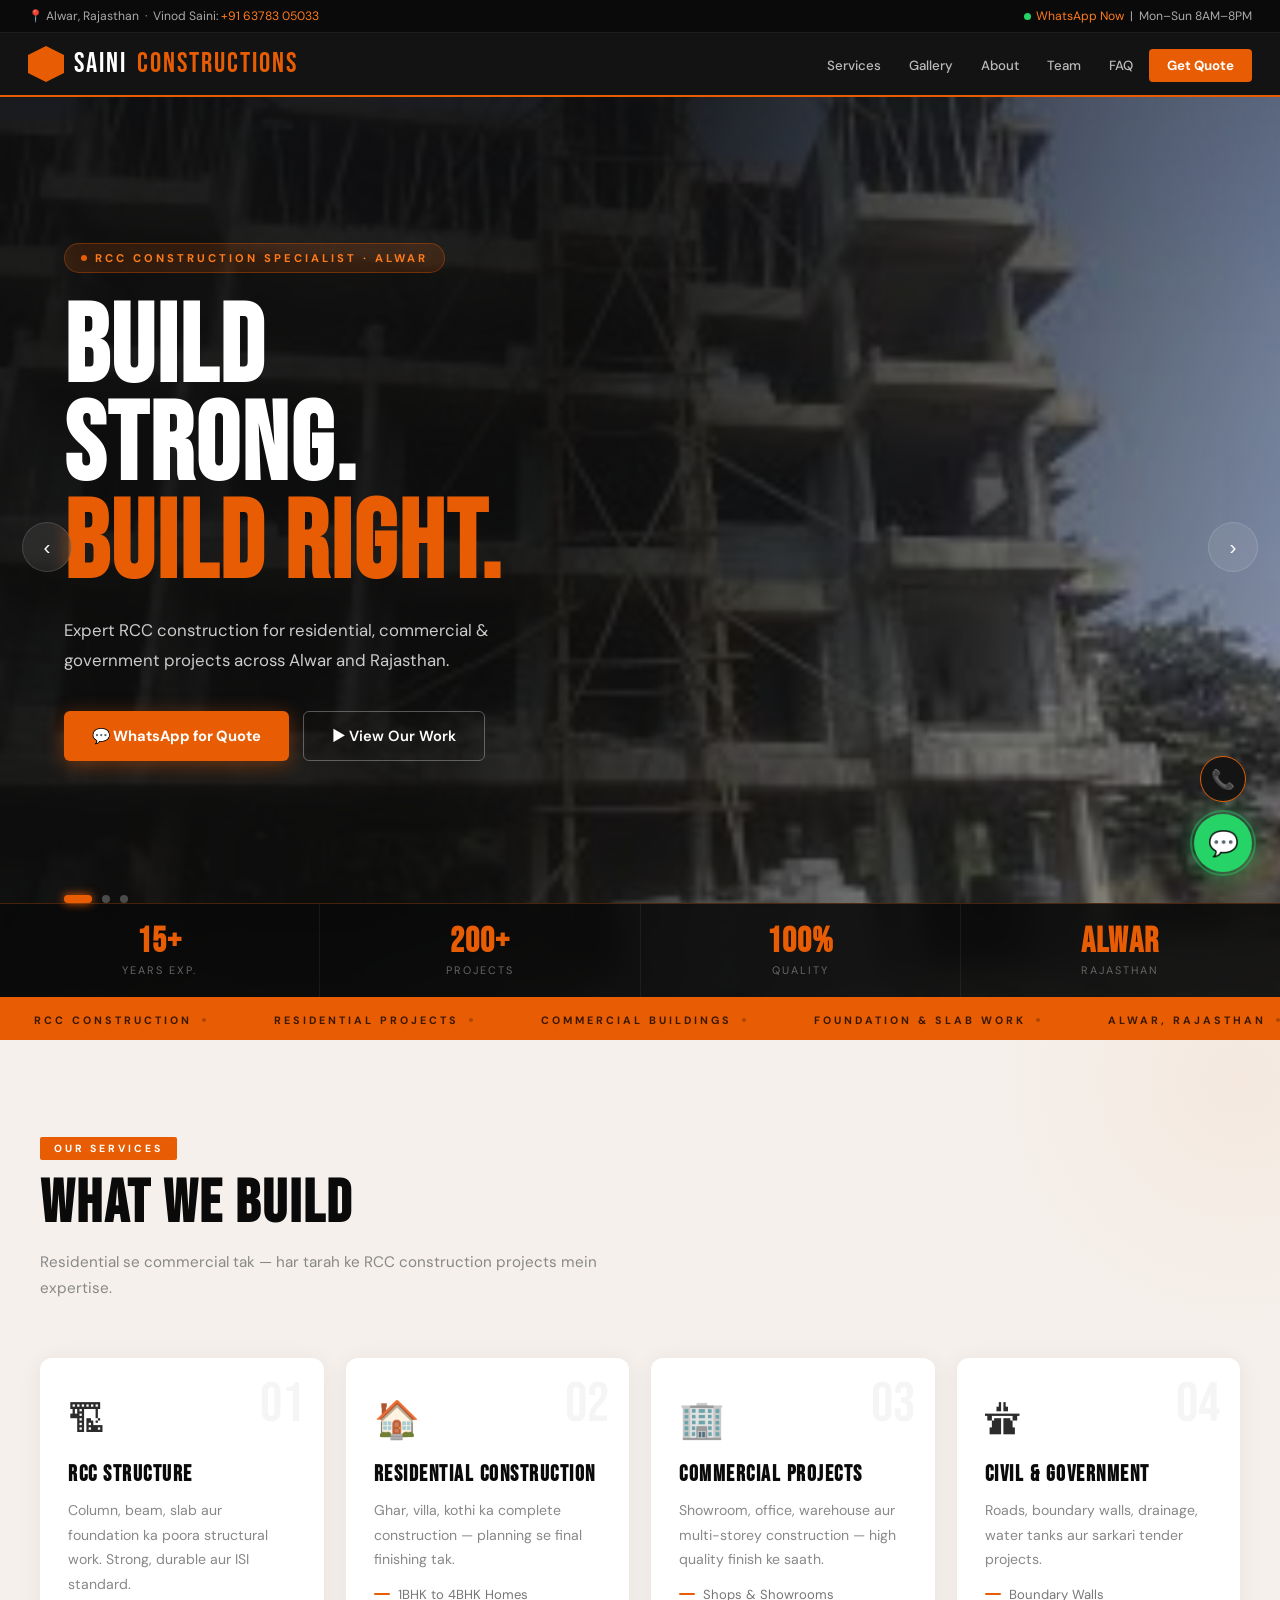
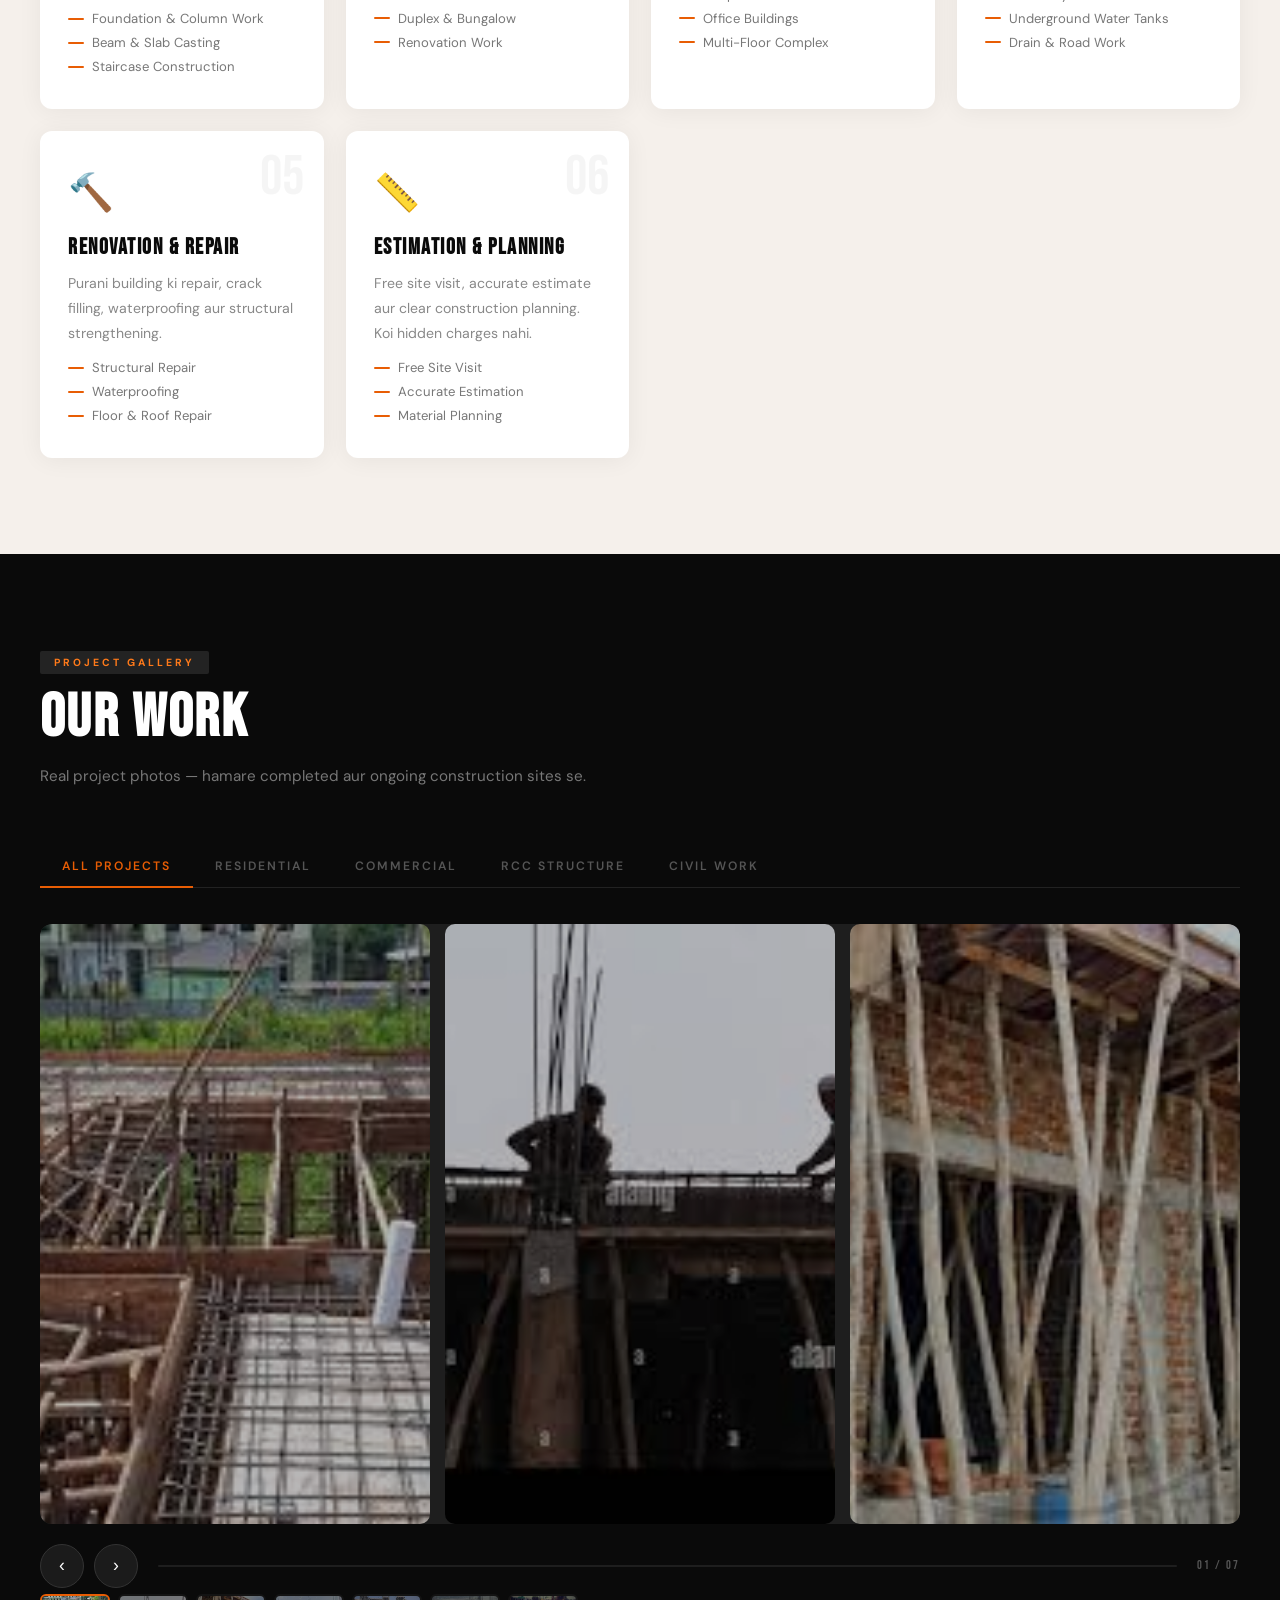
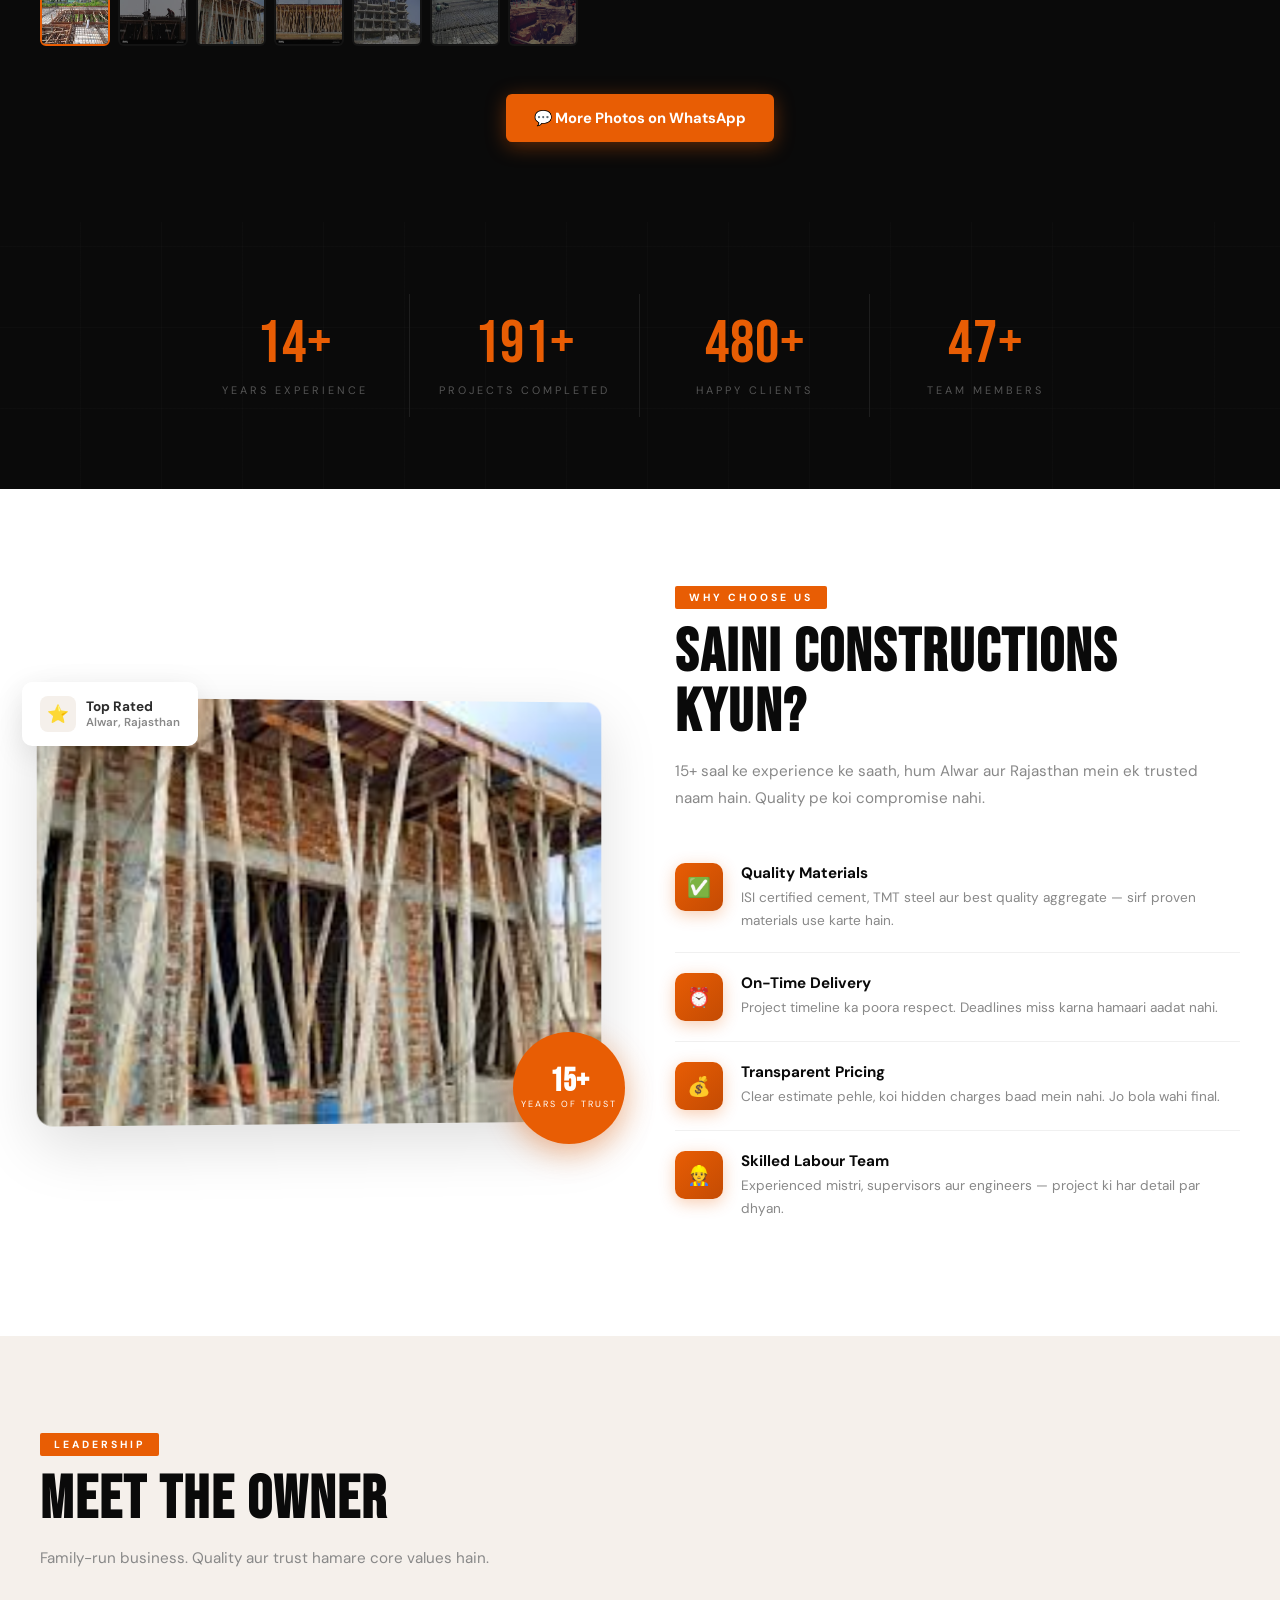
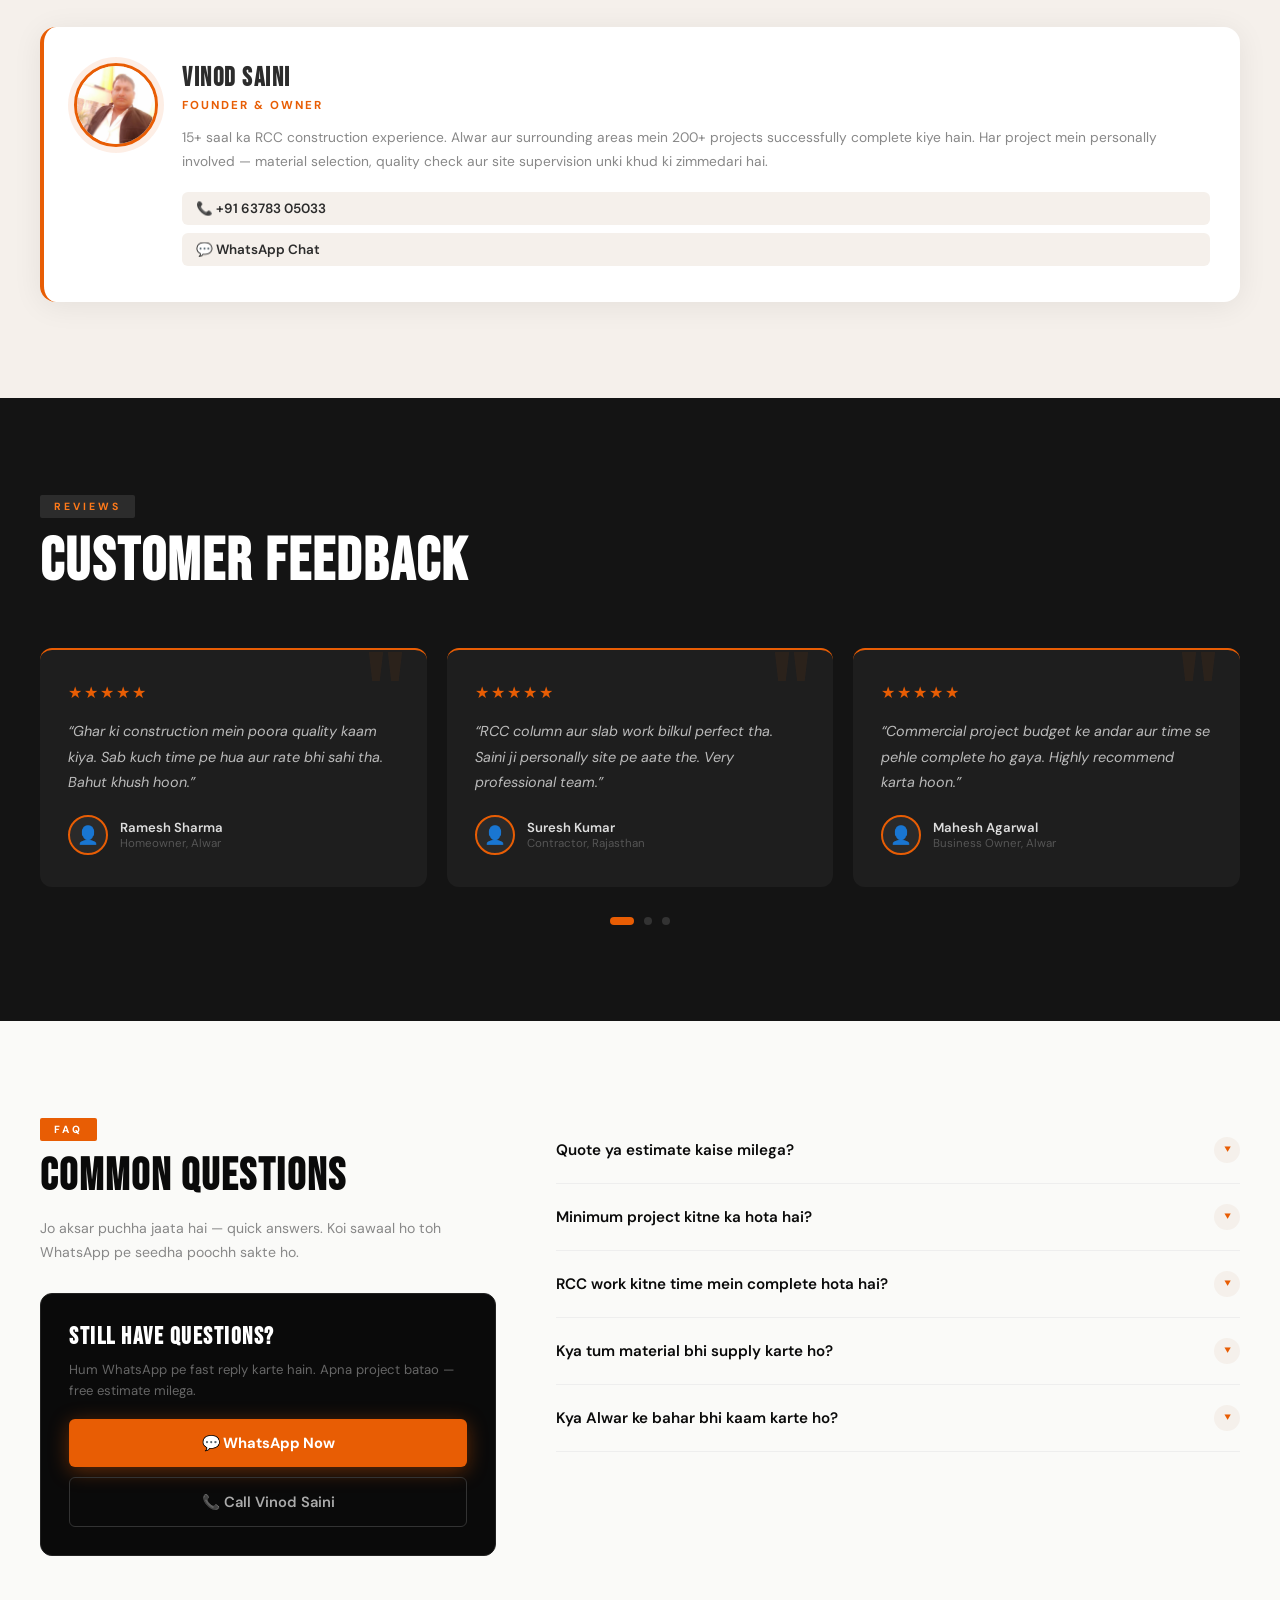
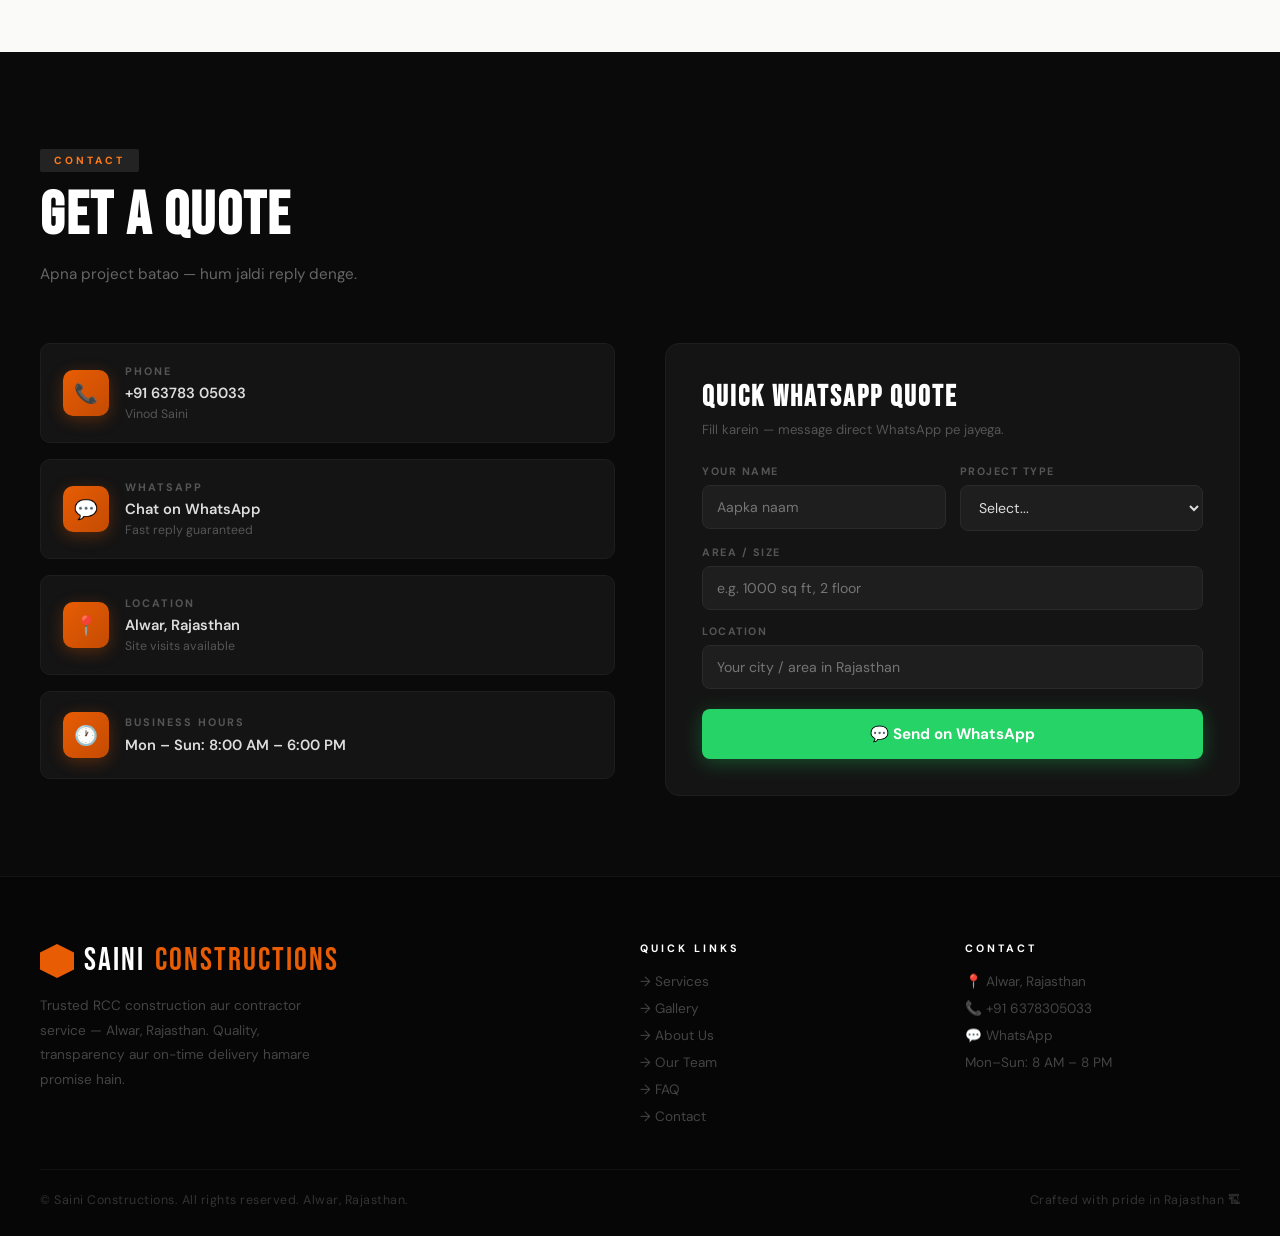
==== index.html @ 3960b574 "Rename Rcc.html to index.html" ====
<!DOCTYPE html>
<html lang="hi">
<head>
<meta charset="UTF-8"/>
<meta name="viewport" content="width=device-width,initial-scale=1.0"/>
<title>Saini Constructions | RCC Contractor — Alwar, Rajasthan</title>
<meta name="description" content="Saini Constructions — Trusted RCC construction contractor in Alwar, Rajasthan. 15+ years, 200+ projects."/>
<link rel="preconnect" href="https://fonts.googleapis.com"/>
<link rel="preconnect" href="https://fonts.gstatic.com" crossorigin/>
<link href="https://fonts.googleapis.com/css2?family=Bebas+Neue&family=DM+Sans:ital,wght@0,300;0,400;0,500;0,600;1,400&display=swap" rel="stylesheet"/>
<link rel="stylesheet" href="Rcc.css">
</head>
<body>

<!-- TOPBAR -->
<div class="topbar">
  <span>&#128205; Alwar, Rajasthan &nbsp;&middot;&nbsp; Vinod Saini: <a href="tel:+916378305033">+91 63783 05033</a></span>
  <span><span class="topbar-pulse"></span><a href="https://wa.me/916378305033">WhatsApp Now</a>&nbsp;&nbsp;|&nbsp;&nbsp;Mon&#8211;Sun 8AM&#8211;8PM</span>
</div>

<!-- NAV -->
<nav id="top">
  <a href="#top" class="nav-logo"><span class="nav-logo-icon">&#127959;</span>Saini <span>Constructions</span></a>
  <button class="hamburger" id="hamburger"><span></span><span></span><span></span></button>
  <ul class="nav-links" id="nav-links">
    <li><a href="#services">Services</a></li>
    <li><a href="#gallery">Gallery</a></li>
    <li><a href="#about">About</a></li>
    <li><a href="#owners">Team</a></li>
    <li><a href="#faq">FAQ</a></li>
    <li class="nav-cta"><a href="#contact">Get Quote</a></li>
  </ul>
</nav>

<!-- ═══════════════ HERO SLIDER ═══════════════ -->
<div class="hero">
  <div class="hero-slides" id="heroSlides">

    <div class="hero-slide active">
      <div class="hero-bg-img" style="background-image:url('[data-uri]')"></div>
      <div class="hero-overlay"></div>
      <div class="slide-content">
        <div class="slide-tag"><span class="dot"></span> RCC Construction Specialist &middot; Alwar</div>
        <h1>BUILD<br>STRONG.<br><span class="accent">BUILD RIGHT.</span></h1>
        <p>Expert RCC construction for residential, commercial &amp; government projects across Alwar and Rajasthan.</p>
        <div class="hero-btns">
          <a href="https://wa.me/916378305033" class="btn-primary">&#128172; WhatsApp for Quote</a>
          <a href="#gallery" class="btn-outline">&#9654; View Our Work</a>
        </div>
      </div>
    </div>

    <div class="hero-slide">
      <div class="hero-bg-img" style="background-image:url('[data-uri]')"></div>
      <div class="hero-overlay"></div>
      <div class="slide-content">
        <div class="slide-tag"><span class="dot"></span> 200+ Projects Completed</div>
        <h1>QUALITY<br>THAT<br><span class="accent">LASTS.</span></h1>
        <p>ISI certified materials, skilled labour team aur strict quality checks — har ek project mein.</p>
        <div class="hero-btns">
          <a href="#services" class="btn-primary">&#127959; Our Services</a>
          <a href="tel:+916378305033" class="btn-outline">&#128222; Call Now</a>
        </div>
      </div>
    </div>

    <div class="hero-slide">
      <div class="hero-bg-img" style="background-image:url('[data-uri]')"></div>
      <div class="hero-overlay"></div>
      <div class="slide-content">
        <div class="slide-tag"><span class="dot"></span> Trusted Since 15+ Years</div>
        <h1>ON TIME.<br>ON BUDGET.<br><span class="accent">ALWAYS.</span></h1>
        <p>Transparent pricing, no hidden charges, aur on-time delivery guaranteed. Your project is our promise.</p>
        <div class="hero-btns">
          <a href="#contact" class="btn-primary">&#128207; Get Free Estimate</a>
          <a href="#about" class="btn-outline">&#10022; Why Choose Us</a>
        </div>
      </div>
    </div>

  </div>
  <button class="hero-prev" id="heroPrev">&#8249;</button>
  <button class="hero-next" id="heroNext">&#8250;</button>
  <div class="hero-dots">
    <span class="hero-dot active" data-i="0"></span>
    <span class="hero-dot" data-i="1"></span>
    <span class="hero-dot" data-i="2"></span>
  </div>
  <div class="hero-stats">
    <div class="hero-stat"><strong>15+</strong><span>Years Exp.</span></div>
    <div class="hero-stat"><strong>200+</strong><span>Projects</span></div>
    <div class="hero-stat"><strong>100%</strong><span>Quality</span></div>
    <div class="hero-stat"><strong>Alwar</strong><span>Rajasthan</span></div>
  </div>
</div>

<!-- MARQUEE -->
<div class="marquee-strip">
  <div class="marquee-track">
    <span class="marquee-item">RCC Construction<span class="marquee-sep"></span></span>
    <span class="marquee-item">Residential Projects<span class="marquee-sep"></span></span>
    <span class="marquee-item">Commercial Buildings<span class="marquee-sep"></span></span>
    <span class="marquee-item">Foundation &amp; Slab Work<span class="marquee-sep"></span></span>
    <span class="marquee-item">Alwar, Rajasthan<span class="marquee-sep"></span></span>
    <span class="marquee-item">15+ Years Experience<span class="marquee-sep"></span></span>
    <span class="marquee-item">On-Time Delivery<span class="marquee-sep"></span></span>
    <span class="marquee-item">Free Site Visit<span class="marquee-sep"></span></span>
    <span class="marquee-item">RCC Construction<span class="marquee-sep"></span></span>
    <span class="marquee-item">Residential Projects<span class="marquee-sep"></span></span>
    <span class="marquee-item">Commercial Buildings<span class="marquee-sep"></span></span>
    <span class="marquee-item">Foundation &amp; Slab Work<span class="marquee-sep"></span></span>
    <span class="marquee-item">Alwar, Rajasthan<span class="marquee-sep"></span></span>
    <span class="marquee-item">15+ Years Experience<span class="marquee-sep"></span></span>
    <span class="marquee-item">On-Time Delivery<span class="marquee-sep"></span></span>
    <span class="marquee-item">Free Site Visit<span class="marquee-sep"></span></span>
  </div>
</div>

<!-- ═══════════════ SERVICES ═══════════════ -->
<section id="services">
  <div class="section-head reveal">
    <span class="section-tag">Our Services</span>
    <h2 class="section-title">What We Build</h2>
    <p class="section-sub">Residential se commercial tak — har tarah ke RCC construction projects mein expertise.</p>
  </div>
  <div class="services-grid">
    <div class="service-card"><span class="service-card-num">01</span><div class="service-icon">&#127959;</div><h3>RCC Structure</h3><p>Column, beam, slab aur foundation ka poora structural work. Strong, durable aur ISI standard.</p><ul><li>Foundation &amp; Column Work</li><li>Beam &amp; Slab Casting</li><li>Staircase Construction</li></ul></div>
    <div class="service-card"><span class="service-card-num">02</span><div class="service-icon">&#127968;</div><h3>Residential Construction</h3><p>Ghar, villa, kothi ka complete construction — planning se final finishing tak.</p><ul><li>1BHK to 4BHK Homes</li><li>Duplex &amp; Bungalow</li><li>Renovation Work</li></ul></div>
    <div class="service-card"><span class="service-card-num">03</span><div class="service-icon">&#127970;</div><h3>Commercial Projects</h3><p>Showroom, office, warehouse aur multi-storey construction — high quality finish ke saath.</p><ul><li>Shops &amp; Showrooms</li><li>Office Buildings</li><li>Multi-Floor Complex</li></ul></div>
    <div class="service-card"><span class="service-card-num">04</span><div class="service-icon">&#128739;</div><h3>Civil &amp; Government</h3><p>Roads, boundary walls, drainage, water tanks aur sarkari tender projects.</p><ul><li>Boundary Walls</li><li>Underground Water Tanks</li><li>Drain &amp; Road Work</li></ul></div>
    <div class="service-card"><span class="service-card-num">05</span><div class="service-icon">&#128296;</div><h3>Renovation &amp; Repair</h3><p>Purani building ki repair, crack filling, waterproofing aur structural strengthening.</p><ul><li>Structural Repair</li><li>Waterproofing</li><li>Floor &amp; Roof Repair</li></ul></div>
    <div class="service-card"><span class="service-card-num">06</span><div class="service-icon">&#128207;</div><h3>Estimation &amp; Planning</h3><p>Free site visit, accurate estimate aur clear construction planning. Koi hidden charges nahi.</p><ul><li>Free Site Visit</li><li>Accurate Estimation</li><li>Material Planning</li></ul></div>
  </div>
</section>

<!-- ═══════════════ GALLERY ═══════════════ -->
<section id="gallery">
  <div class="section-head reveal">
    <span class="section-tag" style="background:rgba(255,255,255,.1);color:var(--orange-light)">Project Gallery</span>
    <h2 class="section-title">Our Work</h2>
    <p class="section-sub">Real project photos — hamare completed aur ongoing construction sites se.</p>
  </div>

  <div class="gallery-tabs">
    <button class="gallery-tab active" data-cat="all">All Projects</button>
    <button class="gallery-tab" data-cat="residential">Residential</button>
    <button class="gallery-tab" data-cat="commercial">Commercial</button>
    <button class="gallery-tab" data-cat="rcc">RCC Structure</button>
    <button class="gallery-tab" data-cat="civil">Civil Work</button>
  </div>

  <div class="gallery-slider-wrap">
    <div class="gallery-slider-track" id="galleryTrack">
      
    <div class="gallery-slide" data-cat="rcc">
      <div class="gallery-slide-inner">
        <img src="[data-uri]" alt="RCC Foundation Work" loading="lazy"/>
        <div class="gallery-overlay"><div><strong>RCC Foundation Work</strong><span>Rebar & Formwork</span></div></div>
        <div class="gallery-slide-zoom">⤢</div>
      </div>
    </div>
    <div class="gallery-slide" data-cat="rcc">
      <div class="gallery-slide-inner">
        <img src="[data-uri]" alt="Slab Casting Team" loading="lazy"/>
        <div class="gallery-overlay"><div><strong>Slab Casting Team</strong><span>Workers on Site</span></div></div>
        <div class="gallery-slide-zoom">⤢</div>
      </div>
    </div>
    <div class="gallery-slide" data-cat="residential">
      <div class="gallery-slide-inner">
        <img src="[data-uri]" alt="Residential Construction" loading="lazy"/>
        <div class="gallery-overlay"><div><strong>Residential Construction</strong><span>Brick & RCC Structure</span></div></div>
        <div class="gallery-slide-zoom">⤢</div>
      </div>
    </div>
    <div class="gallery-slide" data-cat="rcc">
      <div class="gallery-slide-inner">
        <img src="[data-uri]" alt="Formwork & Shuttering" loading="lazy"/>
        <div class="gallery-overlay"><div><strong>Formwork & Shuttering</strong><span>Beam Support System</span></div></div>
        <div class="gallery-slide-zoom">⤢</div>
      </div>
    </div>
    <div class="gallery-slide" data-cat="commercial">
      <div class="gallery-slide-inner">
        <img src="[data-uri]" alt="Multi-Floor Building" loading="lazy"/>
        <div class="gallery-overlay"><div><strong>Multi-Floor Building</strong><span>Commercial Complex</span></div></div>
        <div class="gallery-slide-zoom">⤢</div>
      </div>
    </div>
    <div class="gallery-slide" data-cat="rcc">
      <div class="gallery-slide-inner">
        <img src="[data-uri]" alt="Rebar Grid Laying" loading="lazy"/>
        <div class="gallery-overlay"><div><strong>Rebar Grid Laying</strong><span>Foundation Slab</span></div></div>
        <div class="gallery-slide-zoom">⤢</div>
      </div>
    </div>
    <div class="gallery-slide" data-cat="civil">
      <div class="gallery-slide-inner">
        <img src="[data-uri]" alt="Civil Excavation Work" loading="lazy"/>
        <div class="gallery-overlay"><div><strong>Civil Excavation Work</strong><span>Drainage & Pipeline</span></div></div>
        <div class="gallery-slide-zoom">⤢</div>
      </div>
    </div>
    </div>
  </div>

  <div class="gallery-nav">
    <div class="gallery-arrows">
      <button class="g-arr" id="galleryPrev">&#8249;</button>
      <button class="g-arr" id="galleryNext">&#8250;</button>
    </div>
    <div class="gallery-progress"><div class="gallery-progress-bar" id="galleryProgress"></div></div>
    <span class="gallery-count" id="galleryCount">01 / 07</span>
  </div>

  <div class="gallery-thumbs" id="galleryThumbs">
    <div class="gallery-thumb active"><img src="[data-uri]" alt="RCC Foundation Work"/></div>
<div class="gallery-thumb"><img src="[data-uri]" alt="Slab Casting Team"/></div>
<div class="gallery-thumb"><img src="[data-uri]" alt="Residential Construction"/></div>
<div class="gallery-thumb"><img src="[data-uri]" alt="Formwork & Shuttering"/></div>
<div class="gallery-thumb"><img src="[data-uri]" alt="Multi-Floor Building"/></div>
<div class="gallery-thumb"><img src="[data-uri]" alt="Rebar Grid Laying"/></div>
<div class="gallery-thumb"><img src="[data-uri]" alt="Civil Excavation Work"/></div>

  </div>

  <div style="text-align:center;margin-top:44px">
    <a href="https://wa.me/916378305033" class="btn-primary" style="display:inline-flex">&#128172; More Photos on WhatsApp</a>
  </div>
</section>

<!-- COUNTER BAND -->
<div class="counter-band">
  <div class="counter-grid">
    <div class="counter-item"><span class="counter-num" data-target="15">0</span><span class="counter-label">Years Experience</span></div>
    <div class="counter-item"><span class="counter-num" data-target="200">0</span><span class="counter-label">Projects Completed</span></div>
    <div class="counter-item"><span class="counter-num" data-target="500">0</span><span class="counter-label">Happy Clients</span></div>
    <div class="counter-item"><span class="counter-num" data-target="50">0</span><span class="counter-label">Team Members</span></div>
  </div>
</div>

<!-- ═══════════════ ABOUT ═══════════════ -->
<section id="about">
  <div class="about-grid">
    <div class="about-image-wrap reveal">
      <div class="about-img-card">
        <img src="[data-uri]" alt="Saini Constructions site work" loading="lazy"/>
      </div>
      <div class="about-badge"><strong>15+</strong><span>Years of Trust</span></div>
      <div class="about-floater">
        <div class="about-floater-icon">&#11088;</div>
        <div><strong style="font-size:.85rem">Top Rated</strong><div style="font-size:.72rem;color:#888">Alwar, Rajasthan</div></div>
      </div>
    </div>
    <div>
      <div class="reveal">
        <span class="section-tag">Why Choose Us</span>
        <h2 class="section-title">Saini Constructions Kyun?</h2>
        <p class="section-sub">15+ saal ke experience ke saath, hum Alwar aur Rajasthan mein ek trusted naam hain. Quality pe koi compromise nahi.</p>
      </div>
      <div class="why-list">
        <div class="why-item"><div class="why-icon">&#9989;</div><div><h4>Quality Materials</h4><p>ISI certified cement, TMT steel aur best quality aggregate — sirf proven materials use karte hain.</p></div></div>
        <div class="why-item"><div class="why-icon">&#9200;</div><div><h4>On-Time Delivery</h4><p>Project timeline ka poora respect. Deadlines miss karna hamaari aadat nahi.</p></div></div>
        <div class="why-item"><div class="why-icon">&#128176;</div><div><h4>Transparent Pricing</h4><p>Clear estimate pehle, koi hidden charges baad mein nahi. Jo bola wahi final.</p></div></div>
        <div class="why-item"><div class="why-icon">&#128119;</div><div><h4>Skilled Labour Team</h4><p>Experienced mistri, supervisors aur engineers — project ki har detail par dhyan.</p></div></div>
      </div>
    </div>
  </div>
</section>

<!-- ═══════════════ OWNER ═══════════════ -->
<section id="owners">
  <div class="section-head reveal">
    <span class="section-tag">Leadership</span>
    <h2 class="section-title">Meet the Owner</h2>
    <p class="section-sub">Family-run business. Quality aur trust hamare core values hain.</p>
  </div>
  <div class="owners-grid">
    <div class="owner-card">
      <div class="owner-avatar">
  <img src="images/owner.jpeg" alt="Owner" />
</div>
      <div class="owner-info">
        <h3>Vinod Saini</h3>
        <div class="role">Founder &amp; Owner</div>
        <p>15+ saal ka RCC construction experience. Alwar aur surrounding areas mein 200+ projects successfully complete kiye hain. Har project mein personally involved — material selection, quality check aur site supervision unki khud ki zimmedari hai.</p>
        <div class="owner-contacts">
          <a href="tel:+916378305033">&#128222; +91 63783 05033</a>
          <a href="https://wa.me/916378305033">&#128172; WhatsApp Chat</a>
        </div>
      </div>
    </div>
  </div>
</section>

<!-- ═══════════════ TESTIMONIALS ═══════════════ -->
<section id="testimonials">
  <div class="section-head reveal">
    <span class="section-tag" style="background:rgba(255,255,255,.1);color:var(--orange-light)">Reviews</span>
    <h2 class="section-title">Customer Feedback</h2>
  </div>
  <div class="testi-slider-wrap">
    <div class="testi-track" id="testiTrack">
      <div class="testi-card"><div class="stars">&#9733;&#9733;&#9733;&#9733;&#9733;</div><blockquote>&ldquo;Ghar ki construction mein poora quality kaam kiya. Sab kuch time pe hua aur rate bhi sahi tha. Bahut khush hoon.&rdquo;</blockquote><div class="testi-author"><div class="testi-avatar">&#128100;</div><div><div class="testi-name">Ramesh Sharma</div><div class="testi-role">Homeowner, Alwar</div></div></div></div>
      <div class="testi-card"><div class="stars">&#9733;&#9733;&#9733;&#9733;&#9733;</div><blockquote>&ldquo;RCC column aur slab work bilkul perfect tha. Saini ji personally site pe aate the. Very professional team.&rdquo;</blockquote><div class="testi-author"><div class="testi-avatar">&#128100;</div><div><div class="testi-name">Suresh Kumar</div><div class="testi-role">Contractor, Rajasthan</div></div></div></div>
      <div class="testi-card"><div class="stars">&#9733;&#9733;&#9733;&#9733;&#9733;</div><blockquote>&ldquo;Commercial project budget ke andar aur time se pehle complete ho gaya. Highly recommend karta hoon.&rdquo;</blockquote><div class="testi-author"><div class="testi-avatar">&#128100;</div><div><div class="testi-name">Mahesh Agarwal</div><div class="testi-role">Business Owner, Alwar</div></div></div></div>
      <div class="testi-card"><div class="stars">&#9733;&#9733;&#9733;&#9733;&#9733;</div><blockquote>&ldquo;Boundary wall ka kaam bahut sundar aur mazboot nikla. Team bahut cooperative thi.&rdquo;</blockquote><div class="testi-author"><div class="testi-avatar">&#128100;</div><div><div class="testi-name">Ajay Singh</div><div class="testi-role">Property Owner, Bharatpur</div></div></div></div>
      <div class="testi-card"><div class="stars">&#9733;&#9733;&#9733;&#9733;&#9733;</div><blockquote>&ldquo;Foundation se slab casting tak sab ISI standard ke anusar kiya. Rate bhi competitive tha. Dubara zaroor karenge.&rdquo;</blockquote><div class="testi-author"><div class="testi-avatar">&#128100;</div><div><div class="testi-name">Priya Verma</div><div class="testi-role">Homeowner, Dausa</div></div></div></div>
    </div>
  </div>
  <div class="testi-nav">
    <span class="testi-dot active"></span>
    <span class="testi-dot"></span>
    <span class="testi-dot"></span>
  </div>
</section>

<!-- ═══════════════ FAQ ═══════════════ -->
<section id="faq">
  <div class="faq-wrap">
    <div class="faq-side reveal">
      <span class="section-tag">FAQ</span>
      <h3>Common Questions</h3>
      <p>Jo aksar puchha jaata hai — quick answers. Koi sawaal ho toh WhatsApp pe seedha poochh sakte ho.</p>
      <div class="faq-cta">
        <h4>Still have questions?</h4>
        <p>Hum WhatsApp pe fast reply karte hain. Apna project batao — free estimate milega.</p>
        <a href="https://wa.me/916378305033" class="btn-primary">&#128172; WhatsApp Now</a>
        <a href="tel:+916378305033" class="btn-outline">&#128222; Call Vinod Saini</a>
      </div>
    </div>
    <div class="faq-list reveal">
      <div class="faq-item"><button class="faq-q">Quote ya estimate kaise milega?<span class="arrow">&#9662;</span></button><div class="faq-a"><div class="faq-a-inner">WhatsApp ya phone pe project detail share karein — location, type of work, approximate area. Hum site visit karenge aur free estimate denge. Koi advance payment nahi chahiye estimate ke liye.</div></div></div>
      <div class="faq-item"><button class="faq-q">Minimum project kitne ka hota hai?<span class="arrow">&#9662;</span></button><div class="faq-a"><div class="faq-a-inner">Hum chote se bade har tarah ke project karte hain — single room se leke multi-floor building tak. Project size se zyada, quality aur satisfaction priority hai.</div></div></div>
      <div class="faq-item"><button class="faq-q">RCC work kitne time mein complete hota hai?<span class="arrow">&#9662;</span></button><div class="faq-a"><div class="faq-a-inner">Time project ki size pe depend karta hai. Ek slab casting ke baad minimum 28 days curing time hoti hai. Hum pehle realistic timeline dete hain aur usse strictly follow karte hain.</div></div></div>
      <div class="faq-item"><button class="faq-q">Kya tum material bhi supply karte ho?<span class="arrow">&#9662;</span></button><div class="faq-a"><div class="faq-a-inner">Haan, material supply + labour dono option available hain. Ya sirf labour contract bhi milta hai agar customer khud material manage karna chahta ho.</div></div></div>
      <div class="faq-item"><button class="faq-q">Kya Alwar ke bahar bhi kaam karte ho?<span class="arrow">&#9662;</span></button><div class="faq-a"><div class="faq-a-inner">Haan, Bharatpur, Dausa, Sawai Madhopur aur surrounding areas mein bhi kaam karte hain. Project scope ke hisaab se discuss kar sakte hain.</div></div></div>
    </div>
  </div>
</section>

<!-- ═══════════════ CONTACT ═══════════════ -->
<section id="contact">
  <div class="section-head reveal">
    <span class="section-tag" style="background:rgba(255,255,255,.1);color:var(--orange-light)">Contact</span>
    <h2 class="section-title">Get a Quote</h2>
    <p class="section-sub" style="color:#666">Apna project batao — hum jaldi reply denge.</p>
  </div>
  <div class="contact-grid">
    <div class="contact-info reveal">
      <div class="contact-box"><div class="contact-box-icon">&#128222;</div><div><h4>Phone</h4><a href="tel:+916378305033">+91 63783 05033</a><small style="color:#555;font-size:.77rem;display:block;margin-top:3px">Vinod Saini</small></div></div>
      <div class="contact-box"><div class="contact-box-icon">&#128172;</div><div><h4>WhatsApp</h4><a href="https://wa.me/916378305033">Chat on WhatsApp</a><small style="color:#555;font-size:.77rem;display:block;margin-top:3px">Fast reply guaranteed</small></div></div>
      <div class="contact-box"><div class="contact-box-icon">&#128205;</div><div><h4>Location</h4><a href="https://www.google.com/maps/search/Alwar+Rajasthan" target="_blank">Alwar, Rajasthan</a><small style="color:#555;font-size:.77rem;display:block;margin-top:3px">Site visits available</small></div></div>
      <div class="contact-box"><div class="contact-box-icon">&#128336;</div><div><h4>Business Hours</h4><span style="font-weight:600;font-size:.92rem;color:#ddd">Mon &#8211; Sun: 8:00 AM &#8211; 6:00 PM</span></div></div>
    </div>
    <div class="wa-form reveal">
      <h3>Quick WhatsApp Quote</h3>
      <p>Fill karein &#8212; message direct WhatsApp pe jayega.</p>
      <div class="form-row">
        <div class="form-group"><label>Your Name</label><input type="text" id="f-name" placeholder="Aapka naam"/></div>
        <div class="form-group"><label>Project Type</label><select id="f-type"><option value="">Select...</option><option>Residential House</option><option>Commercial Building</option><option>RCC Structure Only</option><option>Renovation / Repair</option><option>Civil / Government Work</option><option>Other</option></select></div>
      </div>
      <div class="form-group"><label>Area / Size</label><input type="text" id="f-area" placeholder="e.g. 1000 sq ft, 2 floor"/></div>
      <div class="form-group"><label>Location</label><input type="text" id="f-loc" placeholder="Your city / area in Rajasthan"/></div>
      <button class="wa-submit" onclick="sendWA()">&#128172; Send on WhatsApp</button>
    </div>
  </div>
</section>

<!-- FOOTER -->
<footer>
  <div class="footer-grid">
    <div class="footer-brand">
      <a href="#top" class="footer-logo"><span class="footer-logo-icon">&#127959;</span>Saini <span>Constructions</span></a>
      <p>Trusted RCC construction aur contractor service — Alwar, Rajasthan. Quality, transparency aur on-time delivery hamare promise hain.</p>
    </div>
    <div class="footer-col">
      <h4>Quick Links</h4>
      <ul>
        <li><a href="#services">&#8594; Services</a></li>
        <li><a href="#gallery">&#8594; Gallery</a></li>
        <li><a href="#about">&#8594; About Us</a></li>
        <li><a href="#owners">&#8594; Our Team</a></li>
        <li><a href="#faq">&#8594; FAQ</a></li>
        <li><a href="#contact">&#8594; Contact</a></li>
      </ul>
    </div>
    <div class="footer-col">
      <h4>Contact</h4>
      <ul>
        <li>&#128205; Alwar, Rajasthan</li>
        <li><a href="tel:+916378305033">&#128222; +91 6378305033</a></li>
        <li><a href="https://wa.me/916378305033">&#128172; WhatsApp</a></li>
        <li>Mon&#8211;Sun: 8 AM &#8211; 8 PM</li>
      </ul>
    </div>
  </div>
  <div class="footer-bottom">
    <span>&#169; Saini Constructions. All rights reserved. Alwar, Rajasthan.</span>
    <span>Crafted with pride in Rajasthan &#127959;</span>
  </div>
</footer>

<!-- FAB BUTTONS -->
<div class="fab-group">
  <a href="tel:+916378305033" class="fab-call" title="Call Vinod Saini">&#128222;</a>
  <a href="https://wa.me/916378305033" class="fab-wa" title="WhatsApp" target="_blank">&#128172;</a>
</div>

<!-- LIGHTBOX -->
<div class="lightbox" id="lightbox">
  <button class="lb-close" id="lbClose">&#10005;</button>
  <button class="lb-prev" id="lbPrev">&#8249;</button>
  <div class="lightbox-img-wrap">
    <img id="lbImg" src="" alt=""/>
    <div class="lb-caption" id="lbCaption"></div>
  </div>
  <button class="lb-next" id="lbNext">&#8250;</button>
</div>

<script src="Rcc.js"></script>
</body>
</html>
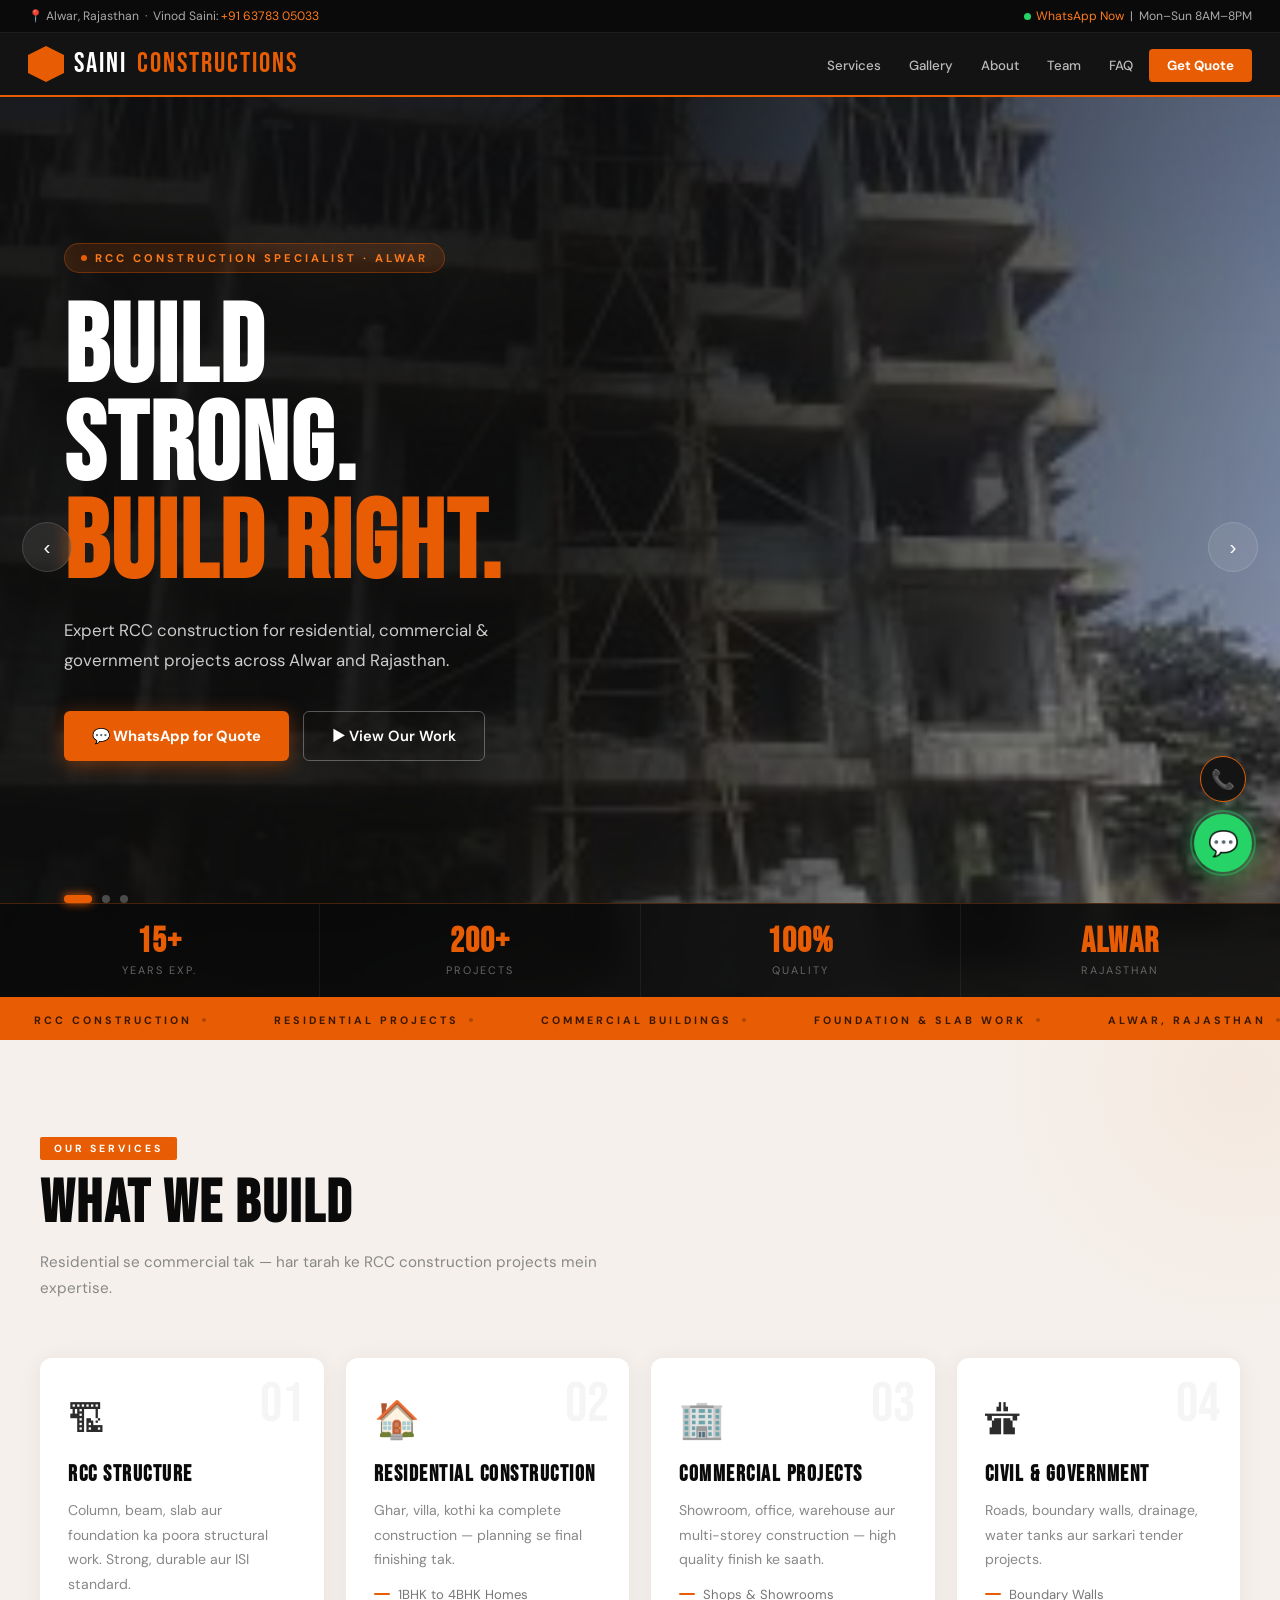
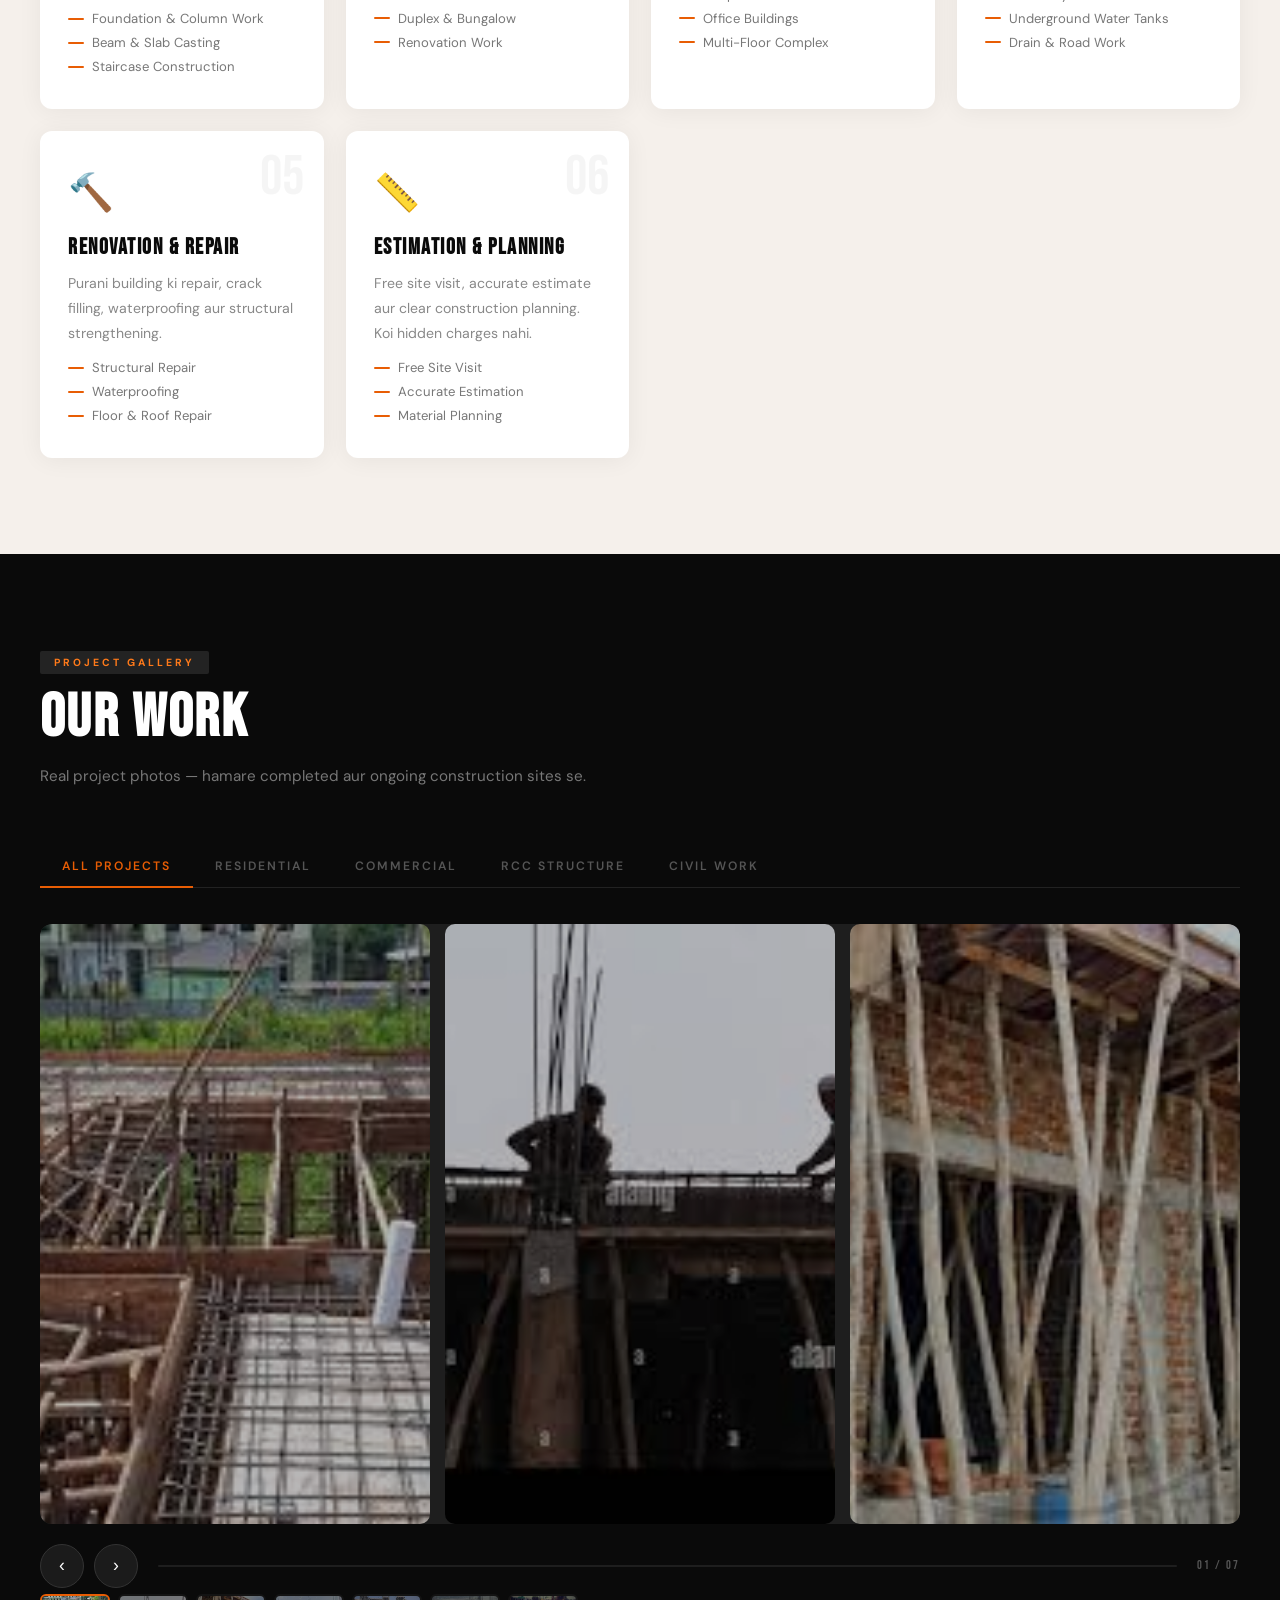
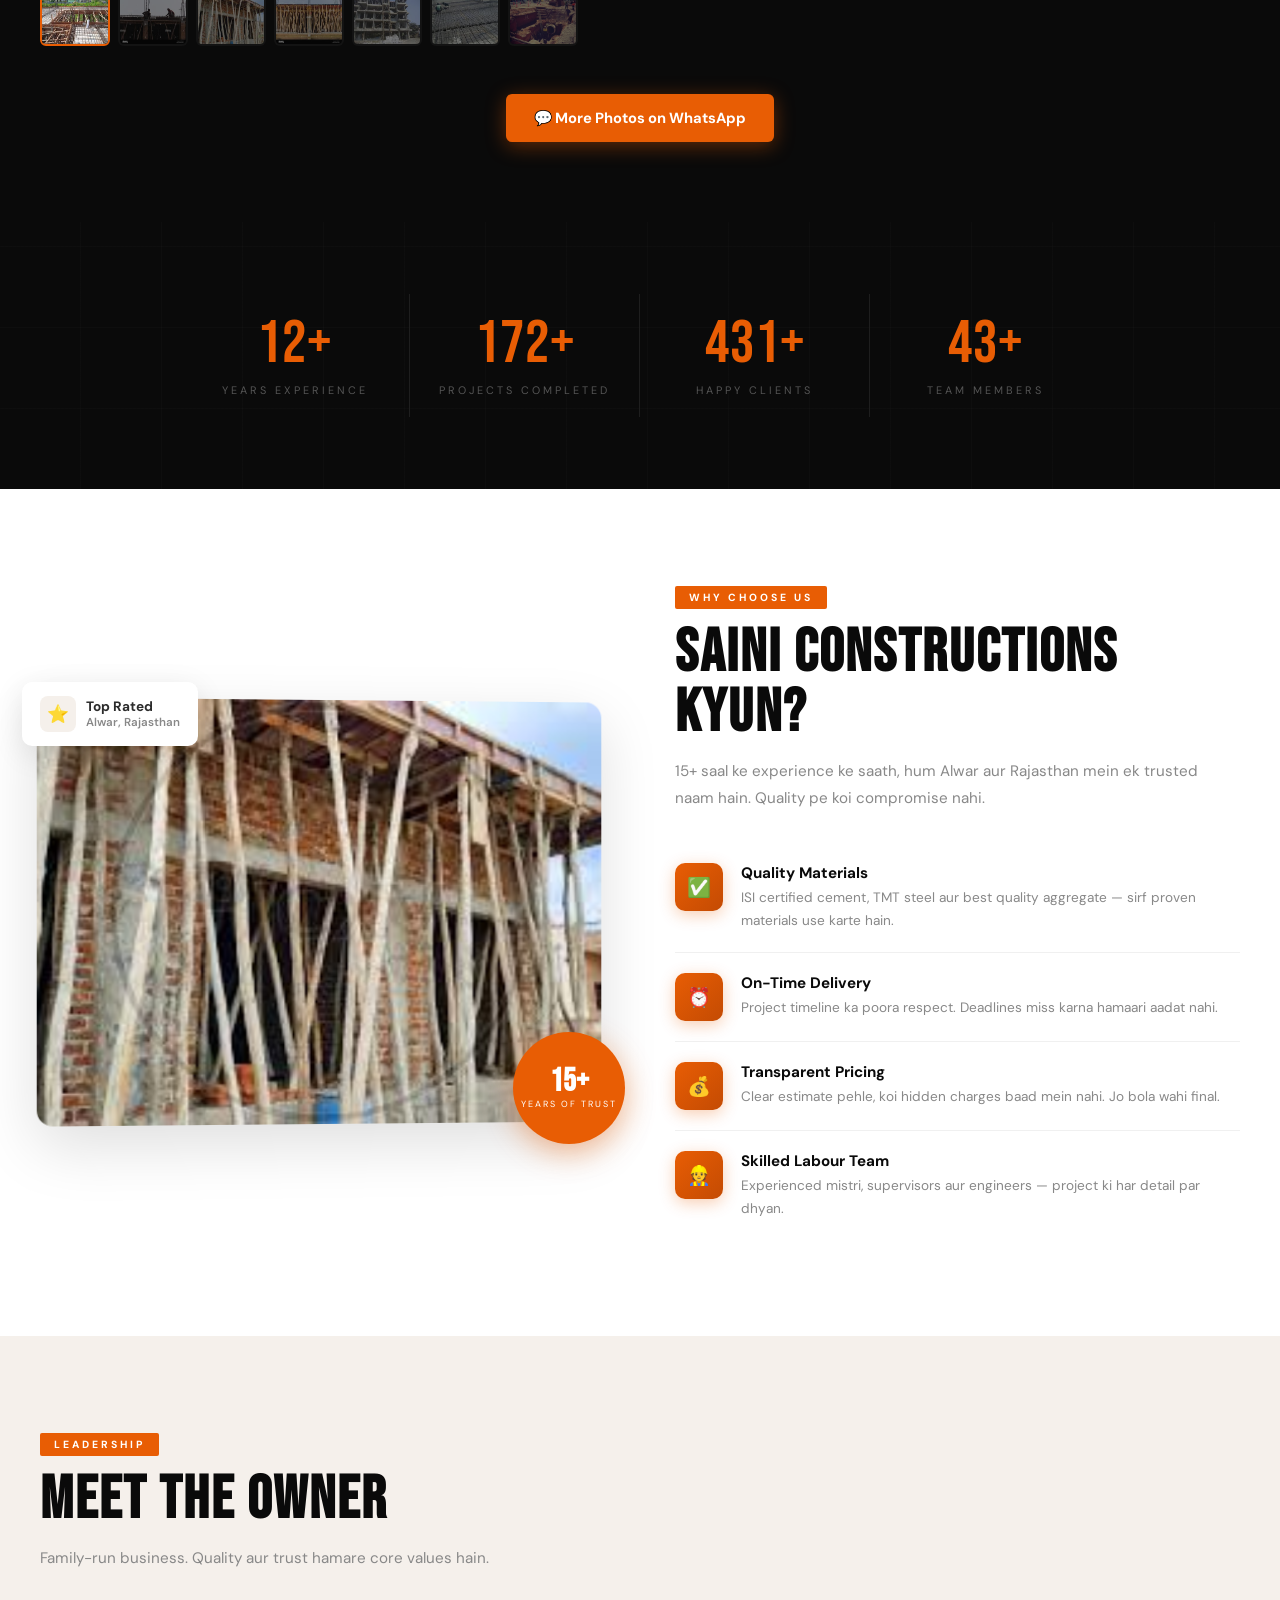
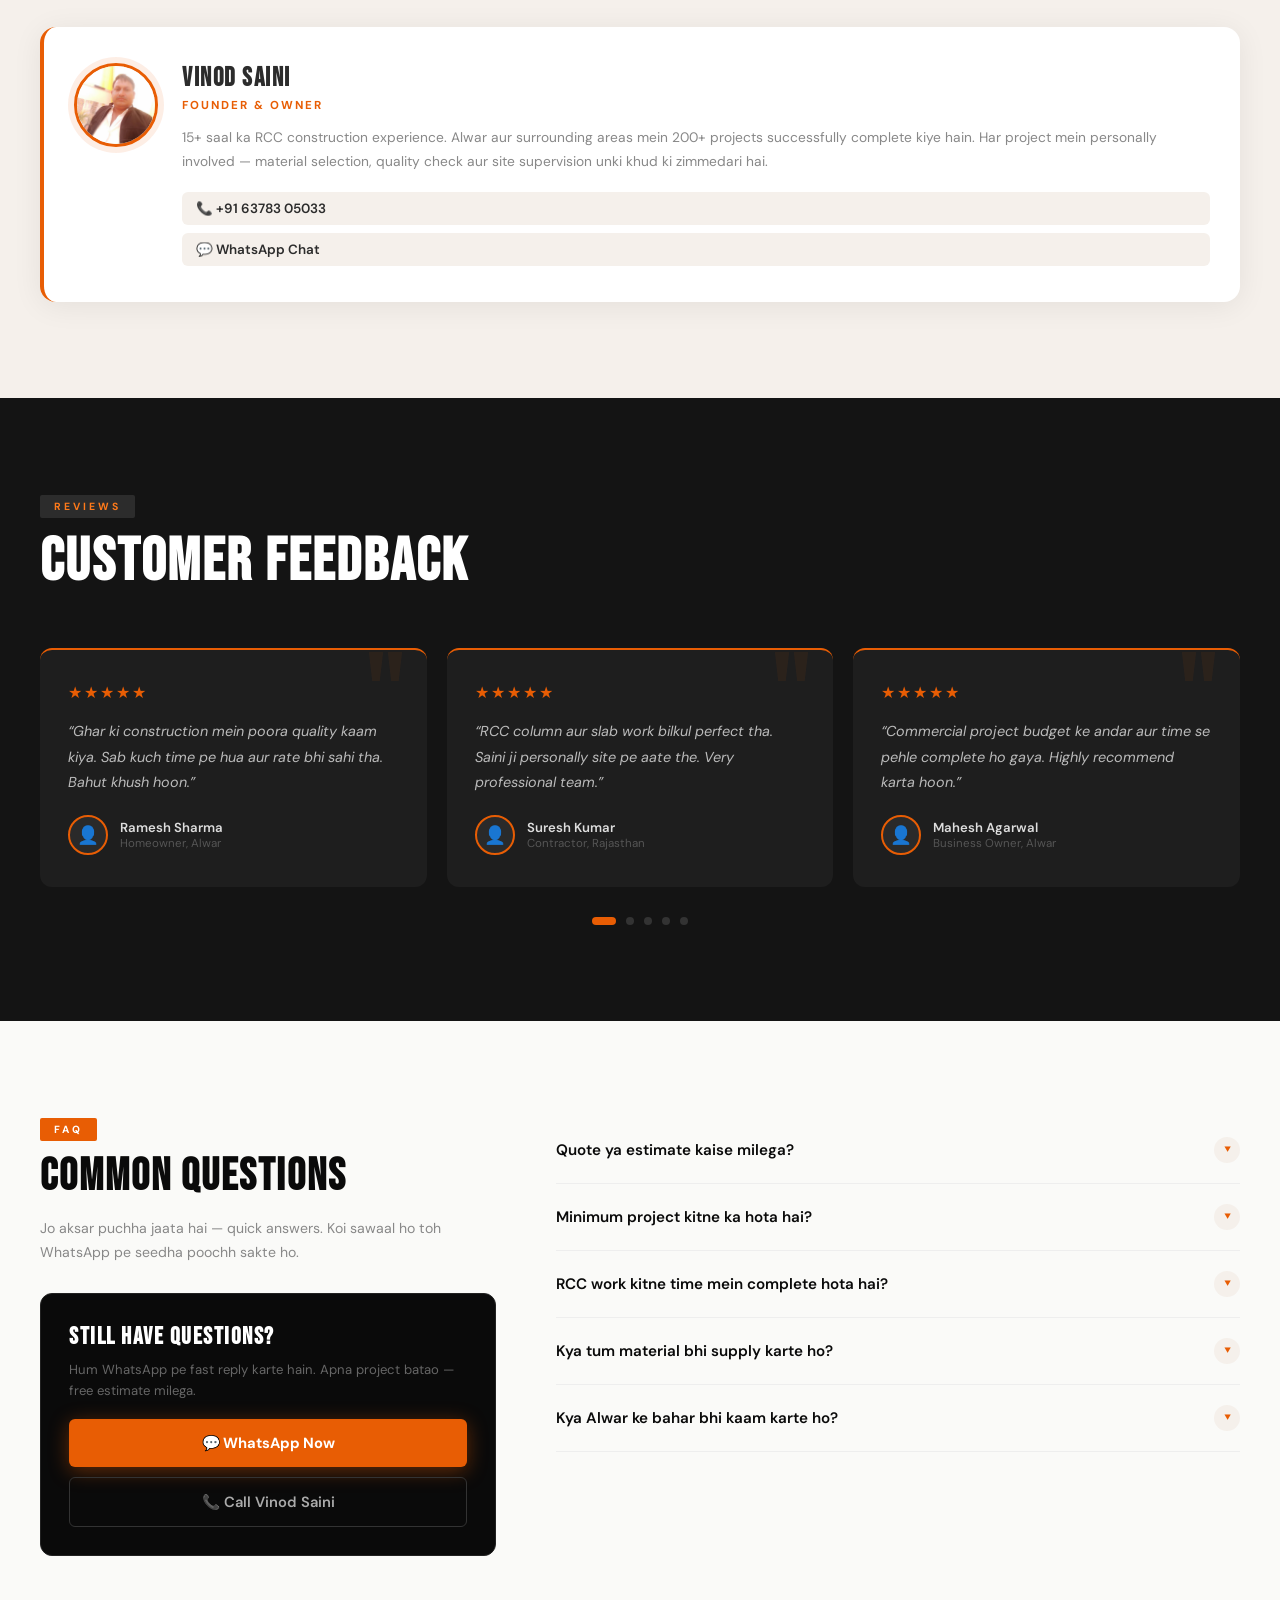
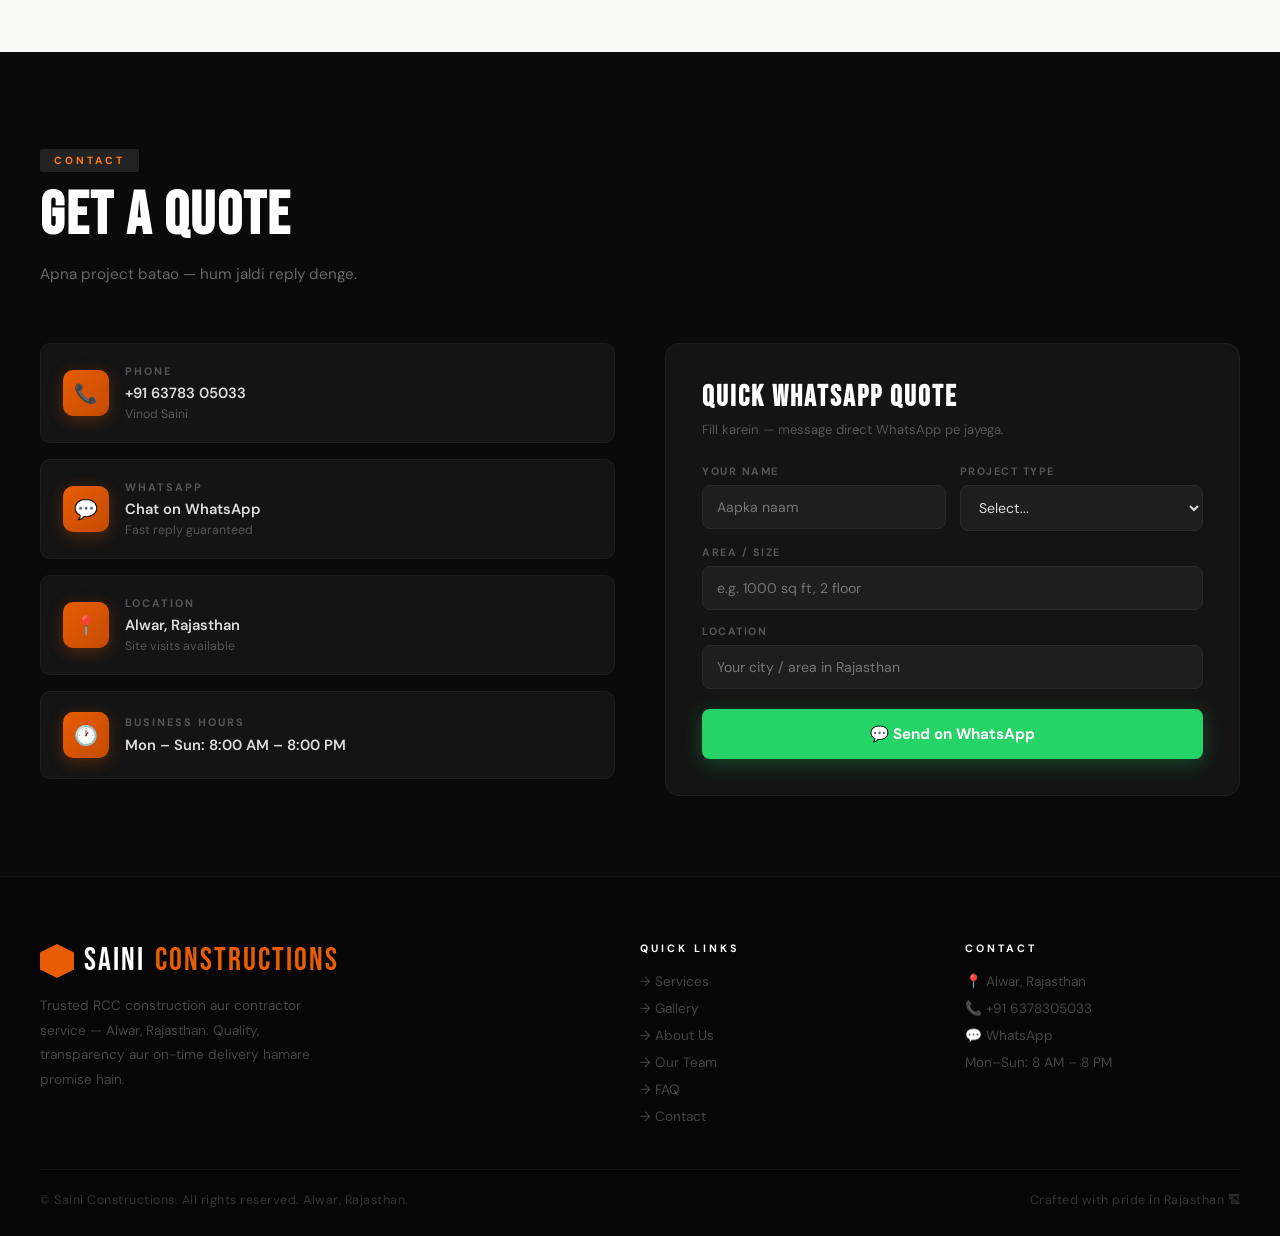
==== commit 2f02d9b1: "Fix testimonial slider bug, business hours inconsistency, and add form validation - Fix testimonial " ====
--- a/index.html
+++ b/index.html
@@ -312,6 +312,8 @@
     <span class="testi-dot active"></span>
     <span class="testi-dot"></span>
     <span class="testi-dot"></span>
+    <span class="testi-dot"></span>
+    <span class="testi-dot"></span>
   </div>
 </section>
 
@@ -351,7 +353,7 @@
       <div class="contact-box"><div class="contact-box-icon">&#128222;</div><div><h4>Phone</h4><a href="tel:+916378305033">+91 63783 05033</a><small style="color:#555;font-size:.77rem;display:block;margin-top:3px">Vinod Saini</small></div></div>
       <div class="contact-box"><div class="contact-box-icon">&#128172;</div><div><h4>WhatsApp</h4><a href="https://wa.me/916378305033">Chat on WhatsApp</a><small style="color:#555;font-size:.77rem;display:block;margin-top:3px">Fast reply guaranteed</small></div></div>
       <div class="contact-box"><div class="contact-box-icon">&#128205;</div><div><h4>Location</h4><a href="https://www.google.com/maps/search/Alwar+Rajasthan" target="_blank">Alwar, Rajasthan</a><small style="color:#555;font-size:.77rem;display:block;margin-top:3px">Site visits available</small></div></div>
-      <div class="contact-box"><div class="contact-box-icon">&#128336;</div><div><h4>Business Hours</h4><span style="font-weight:600;font-size:.92rem;color:#ddd">Mon &#8211; Sun: 8:00 AM &#8211; 6:00 PM</span></div></div>
+      <div class="contact-box"><div class="contact-box-icon">&#128336;</div><div><h4>Business Hours</h4><span style="font-weight:600;font-size:.92rem;color:#ddd">Mon &#8211; Sun: 8:00 AM &#8211; 8:00 PM</span></div></div>
     </div>
     <div class="wa-form reveal">
       <h3>Quick WhatsApp Quote</h3>
